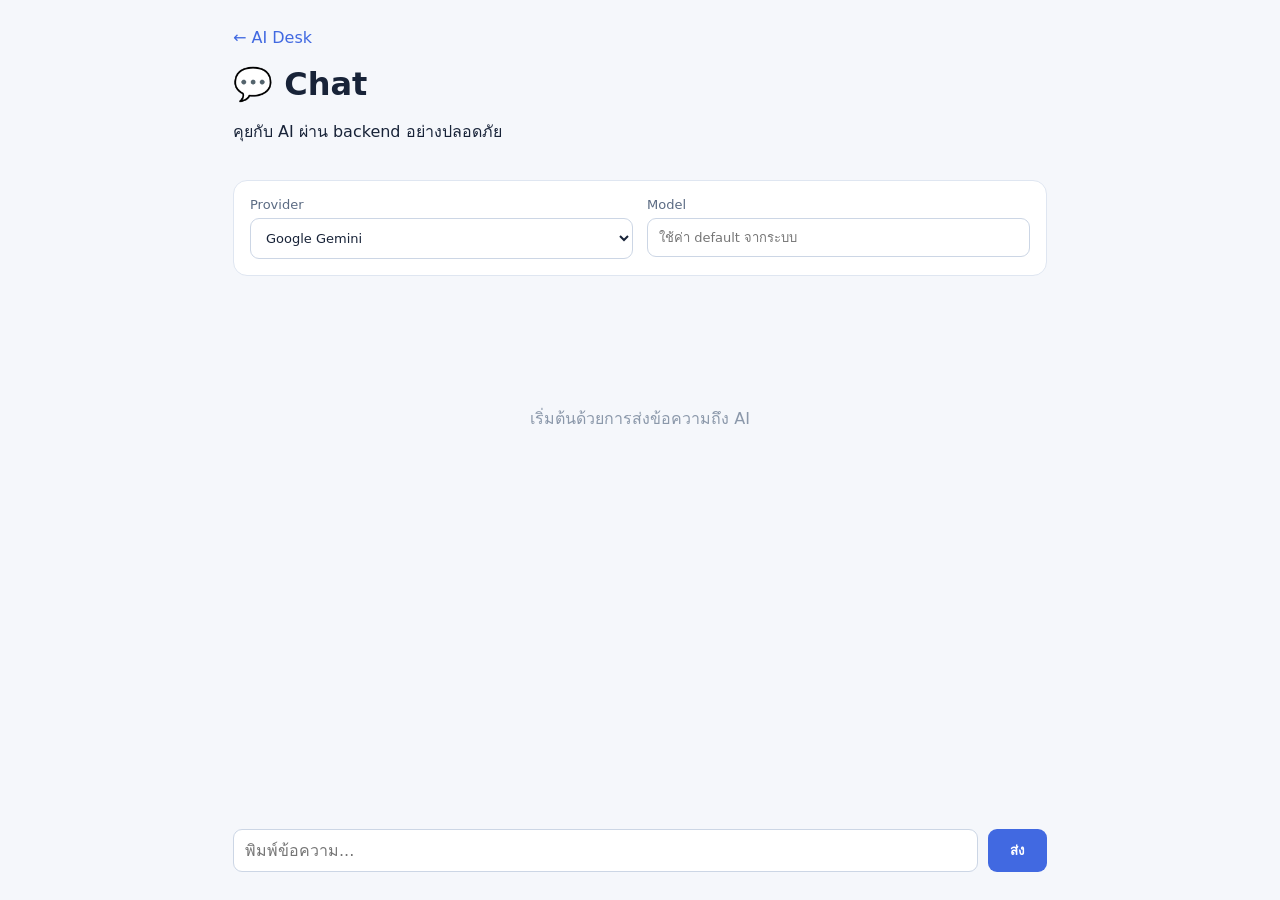
==== public/chat/index.html @ 6be891f0 "module1.1" ====
<!doctype html><html lang="th"><head><meta charset="utf-8"><meta name="viewport" content="width=device-width,initial-scale=1"><title>Chat — AI Desk</title><link rel="stylesheet" href="./style.css"></head><body><main class="shell"><header><a href="/">← AI Desk</a><h1>💬 Chat</h1><p>คุยกับ AI ผ่าน backend อย่างปลอดภัย</p></header><section class="settings"><label>Provider<select id="provider"><option value="gemini">Google Gemini</option><option value="openai">OpenAI</option><option value="openai-compat">Custom gateway</option></select></label><label>Model<input id="model" placeholder="ใช้ค่า default จากระบบ"></label></section><section id="messages" class="messages"><div class="empty">เริ่มต้นด้วยการส่งข้อความถึง AI</div></section><form id="chat-form"><input id="message" autocomplete="off" placeholder="พิมพ์ข้อความ..." required><button>ส่ง</button></form></main><script src="./app.js"></script></body></html>
---- public/chat/style.css ----
*{box-sizing:border-box}body{margin:0;background:#f5f7fb;color:#182338;font-family:system-ui,sans-serif}.shell{max-width:850px;margin:auto;padding:28px 18px;min-height:100vh;display:flex;flex-direction:column}header a{color:#4169e1;text-decoration:none}h1{margin:18px 0 4px}.settings{display:flex;gap:14px;background:white;padding:16px;border:1px solid #dfe6f1;border-radius:14px;margin:20px 0}label{display:flex;flex-direction:column;gap:6px;font-size:13px;color:#5b6b83;flex:1}select,input{font:inherit;padding:11px;border:1px solid #ccd6e5;border-radius:9px;color:#182338;background:#fff}.messages{flex:1;min-height:350px;padding:10px 0}.empty{text-align:center;color:#8b98aa;padding:100px 0}.bubble{max-width:78%;padding:12px 15px;border-radius:16px;margin:10px 0;white-space:pre-wrap;line-height:1.5}.user{background:#4169e1;color:white;margin-left:auto;border-bottom-right-radius:4px}.assistant{background:white;border:1px solid #e1e7f0;border-bottom-left-radius:4px}#chat-form{display:flex;gap:10px;margin-top:15px}#message{flex:1}button{border:0;border-radius:9px;background:#4169e1;color:white;padding:0 22px;font-weight:600;cursor:pointer}button:disabled{opacity:.5}@media(max-width:600px){.settings{flex-direction:column}}
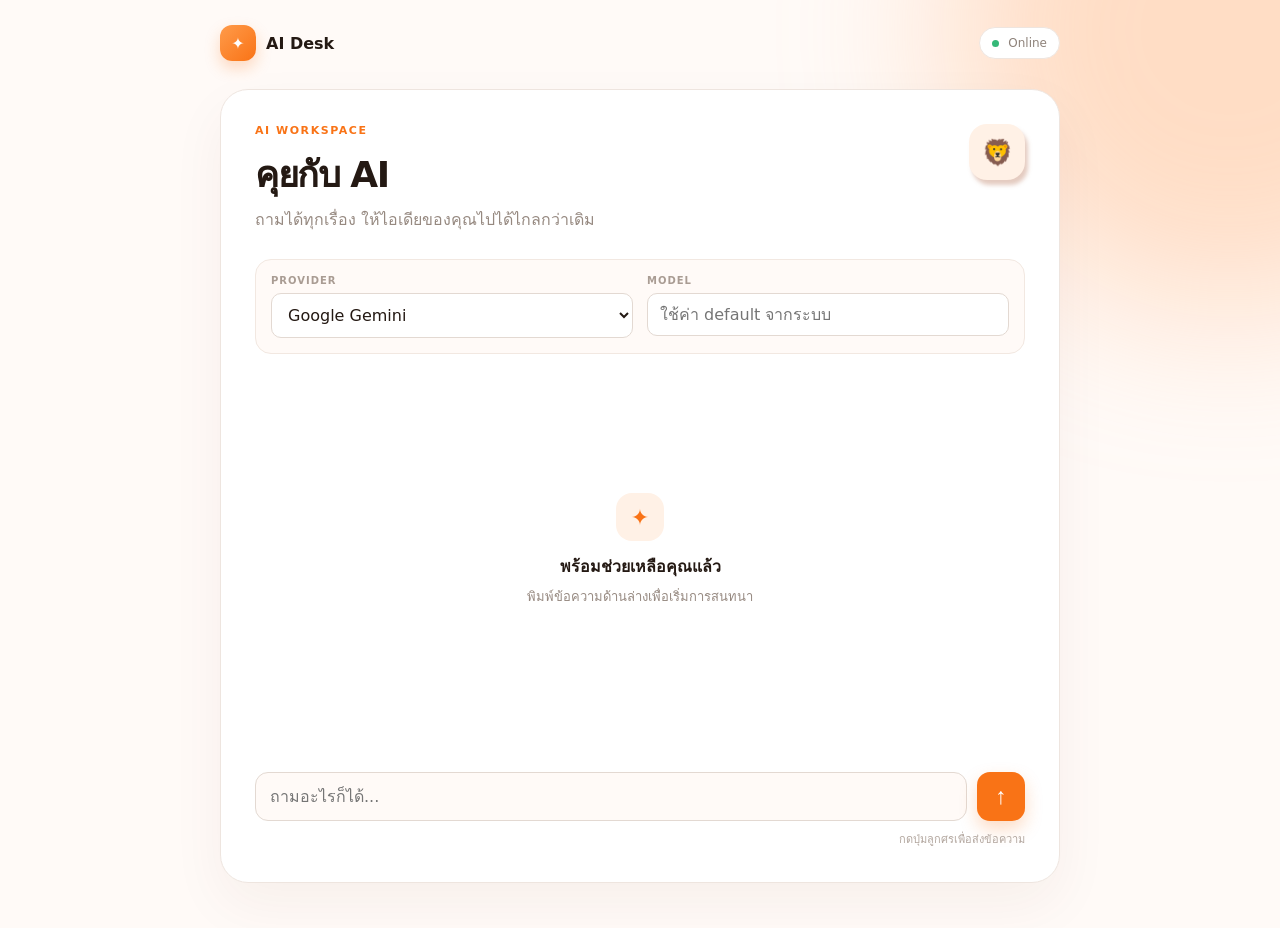
==== commit 9aee3a7c: "improve ui" ====
--- a/public/chat/index.html
+++ b/public/chat/index.html
@@ -1 +1 @@
-<!doctype html><html lang="th"><head><meta charset="utf-8"><meta name="viewport" content="width=device-width,initial-scale=1"><title>Chat — AI Desk</title><link rel="stylesheet" href="./style.css"></head><body><main class="shell"><header><a href="/">← AI Desk</a><h1>💬 Chat</h1><p>คุยกับ AI ผ่าน backend อย่างปลอดภัย</p></header><section class="settings"><label>Provider<select id="provider"><option value="gemini">Google Gemini</option><option value="openai">OpenAI</option><option value="openai-compat">Custom gateway</option></select></label><label>Model<input id="model" placeholder="ใช้ค่า default จากระบบ"></label></section><section id="messages" class="messages"><div class="empty">เริ่มต้นด้วยการส่งข้อความถึง AI</div></section><form id="chat-form"><input id="message" autocomplete="off" placeholder="พิมพ์ข้อความ..." required><button>ส่ง</button></form></main><script src="./app.js"></script></body></html>+<!doctype html><html lang="th"><head><meta charset="utf-8"><meta name="viewport" content="width=device-width,initial-scale=1"><title>Chat — AI Desk</title><link rel="stylesheet" href="./style.css"></head><body><div class="ambient"></div><main class="app"><header class="topbar"><a class="brand" href="/"><span class="mark">✦</span><span>AI Desk</span></a><div class="status"><i></i> Online</div></header><section class="chat-card"><div class="heading"><div><div class="eyebrow">AI WORKSPACE</div><h1>คุยกับ AI</h1><p>ถามได้ทุกเรื่อง ให้ไอเดียของคุณไปได้ไกลกว่าเดิม</p></div><div class="spark lion-mini">🦁</div></div><section class="settings"><label><span>PROVIDER</span><select id="provider"><option value="gemini">Google Gemini</option><option value="openai">OpenAI</option><option value="openai-compat">Custom gateway</option></select></label><label><span>MODEL</span><input id="model" placeholder="ใช้ค่า default จากระบบ"></label></section><section id="messages" class="messages"><div class="empty"><div class="empty-icon">✦</div><strong>พร้อมช่วยเหลือคุณแล้ว</strong><p>พิมพ์ข้อความด้านล่างเพื่อเริ่มการสนทนา</p></div></section><form id="chat-form"><input id="message" autocomplete="off" placeholder="ถามอะไรก็ได้..." required><button aria-label="ส่งข้อความ">↑</button></form><div class="hint">กดปุ่มลูกศรเพื่อส่งข้อความ</div></section></main><script src="./app.js"></script></body></html>
--- a/public/chat/style.css
+++ b/public/chat/style.css
@@ -1 +1 @@
-*{box-sizing:border-box}body{margin:0;background:#f5f7fb;color:#182338;font-family:system-ui,sans-serif}.shell{max-width:850px;margin:auto;padding:28px 18px;min-height:100vh;display:flex;flex-direction:column}header a{color:#4169e1;text-decoration:none}h1{margin:18px 0 4px}.settings{display:flex;gap:14px;background:white;padding:16px;border:1px solid #dfe6f1;border-radius:14px;margin:20px 0}label{display:flex;flex-direction:column;gap:6px;font-size:13px;color:#5b6b83;flex:1}select,input{font:inherit;padding:11px;border:1px solid #ccd6e5;border-radius:9px;color:#182338;background:#fff}.messages{flex:1;min-height:350px;padding:10px 0}.empty{text-align:center;color:#8b98aa;padding:100px 0}.bubble{max-width:78%;padding:12px 15px;border-radius:16px;margin:10px 0;white-space:pre-wrap;line-height:1.5}.user{background:#4169e1;color:white;margin-left:auto;border-bottom-right-radius:4px}.assistant{background:white;border:1px solid #e1e7f0;border-bottom-left-radius:4px}#chat-form{display:flex;gap:10px;margin-top:15px}#message{flex:1}button{border:0;border-radius:9px;background:#4169e1;color:white;padding:0 22px;font-weight:600;cursor:pointer}button:disabled{opacity:.5}@media(max-width:600px){.settings{flex-direction:column}}+:root{--o:#f97316;--od:#d95d0b;--ink:#241913;--muted:#968980;--line:#eee5df}*{box-sizing:border-box}body{margin:0;color:var(--ink);font-family:system-ui,sans-serif;background:#fffaf7;min-height:100vh}.ambient{position:fixed;width:560px;height:560px;border-radius:50%;right:-230px;top:-250px;background:#ffb27c66;filter:blur(80px);z-index:-1}.app{max-width:880px;margin:auto;padding:25px 20px 45px}.topbar{display:flex;justify-content:space-between;align-items:center;margin-bottom:28px}.brand{display:flex;align-items:center;gap:10px;color:var(--ink);font-weight:800;text-decoration:none}.mark{display:grid;place-items:center;color:#fff;width:36px;height:36px;border-radius:12px;background:linear-gradient(135deg,#ff9b4a,var(--o));box-shadow:0 7px 15px #f9731640}.status{font-size:12px;color:#8e827a;background:#fff;border:1px solid var(--line);border-radius:99px;padding:8px 12px}.status i{display:inline-block;width:7px;height:7px;border-radius:50%;background:#35b878;margin-right:5px}.chat-card{background:#fff;border:1px solid var(--line);border-radius:28px;padding:34px;box-shadow:0 22px 55px #5a27100d}.heading{display:flex;justify-content:space-between}.eyebrow{font-size:11px;letter-spacing:.14em;font-weight:800;color:var(--o)}h1{font-size:36px;letter-spacing:-.04em;margin:9px 0 4px}.heading p{color:var(--muted);margin:0}.lion-mini{font-size:30px;filter:drop-shadow(3px 5px 2px #9b3d1444);animation:lionFloat 4s ease-in-out infinite}@keyframes lionFloat{50%{transform:translateY(-5px) rotate(4deg)}}.spark{display:grid;place-items:center;width:56px;height:56px;border-radius:18px;color:var(--o);background:#fff1e6;font-size:25px}.settings{display:flex;gap:14px;background:#fffaf7;border:1px solid #f2e8e1;padding:15px;border-radius:16px;margin:27px 0 16px}label{flex:1;display:flex;flex-direction:column;gap:7px}label span{font-size:10px;font-weight:800;letter-spacing:.1em;color:#a99c93}select,input{font:inherit;color:var(--ink);background:#fff;border:1px solid #e3d9d2;border-radius:10px;padding:11px 12px;outline:none;transition:.2s}select:focus,input:focus{border-color:#ff9b66;box-shadow:0 0 0 3px #f9731615}.messages{height:390px;overflow-y:auto;padding:8px 3px}.empty{text-align:center;color:var(--muted);padding-top:115px}.empty-icon{display:grid;place-items:center;width:48px;height:48px;border-radius:16px;margin:0 auto 13px;color:var(--o);background:#fff1e6;font-size:22px}.empty strong{display:block;color:var(--ink)}.empty p{font-size:13px;margin:7px}.bubble{max-width:78%;padding:13px 16px;border-radius:17px;margin:10px 0;white-space:pre-wrap;line-height:1.55;font-size:14px;animation:up .25s ease}.user{background:linear-gradient(135deg,#ff944d,var(--o));color:#fff;margin-left:auto;border-bottom-right-radius:5px;box-shadow:0 7px 16px #f9731625}.assistant{background:#fffaf7;border:1px solid #f0e5de;border-bottom-left-radius:5px}@keyframes up{from{opacity:0;transform:translateY(5px)}to{opacity:1;transform:none}}#chat-form{display:flex;gap:10px;margin-top:12px}#message{flex:1;background:#fffaf7;border-radius:13px;padding:14px}button{width:48px;border:0;border-radius:13px;color:#fff;background:var(--o);font-size:23px;cursor:pointer;box-shadow:0 8px 17px #f9731640;transition:.2s}button:hover{background:var(--od);transform:translateY(-2px)}button:disabled{opacity:.55;transform:none}.hint{text-align:right;color:#b2a69e;font-size:11px;margin-top:9px}@media(max-width:600px){.app{padding:18px 12px}.chat-card{padding:22px 16px;border-radius:22px}.settings{flex-direction:column}.messages{height:370px}h1{font-size:30px}.spark{width:45px;height:45px}}
